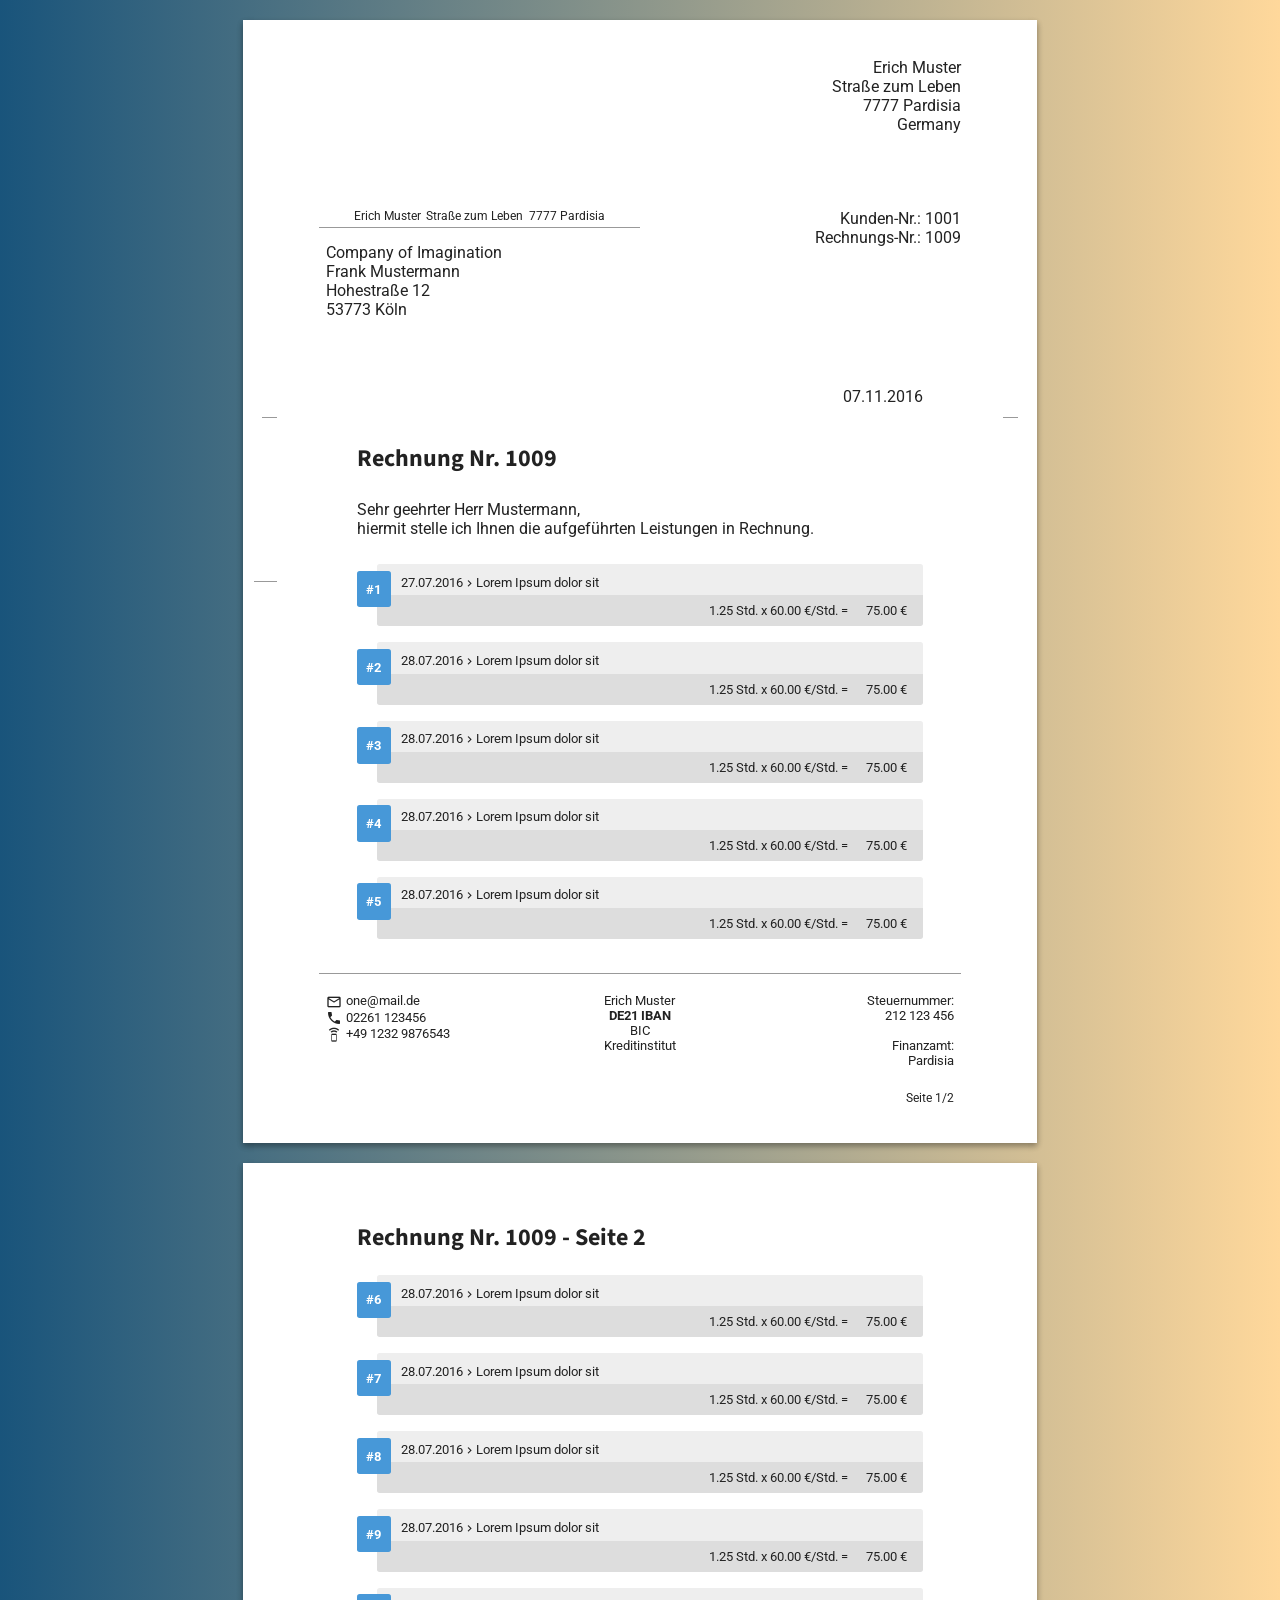
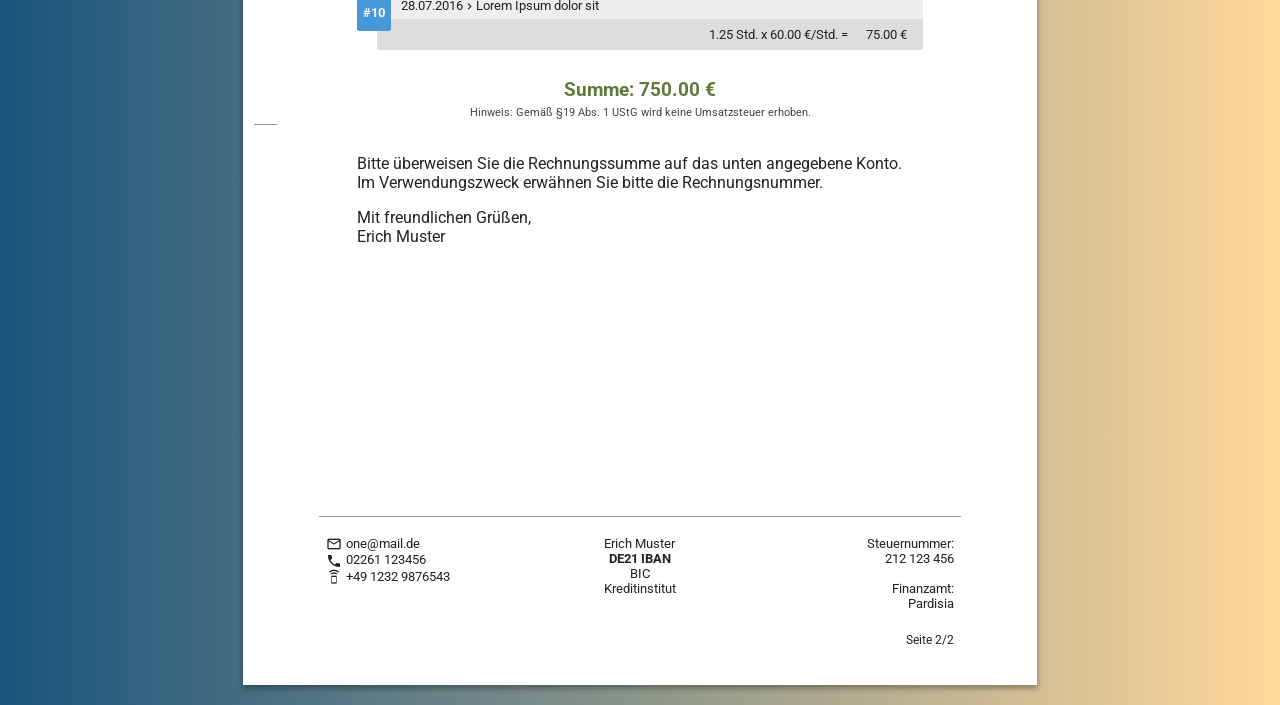
==== index.html @ ea3a1f85 "first commit" ====
<!DOCTYPE html>
<html>
    <head>
        <meta charset="utf-8">
        <title>Invoice</title>
        <link rel="stylesheet" href="stylesheets/print.css" media="screen" charset="utf-8">
        <link rel="stylesheet" href="stylesheets/view.css" media="screen" charset="utf-8">
        <link rel="stylesheet" href="stylesheets/print.css" media="print" charset="utf-8">
        <link href="https://fonts.googleapis.com/icon?family=Material+Icons" rel="stylesheet">
    </head>
    <body class="inv-invoice">
        <!--<div class="inv-menu">
            <h1 class="inv-menu__headline">Editor</h1>
            <form>
                <div class="group">
                    <input type="text" required>
                    <span class="highlight"></span>
                    <span class="bar"></span>
                    <label>Name</label>
                </div>

                <div class="group">
                    <input type="text" required>
                    <span class="highlight"></span>
                    <span class="bar"></span>
                    <label>Email</label>
                </div>

                <div class="group">
                    <input type="text" required>
                    <span class="highlight"></span>
                    <span class="bar"></span>
                    <label>Email</label>
                </div>

                <div class="group">
                    <input type="text" required>
                    <span class="highlight"></span>
                    <span class="bar"></span>
                    <label>Email</label>
                </div>

                <div class="group">
                    <input type="text" required>
                    <span class="highlight"></span>
                    <span class="bar"></span>
                    <label>Email</label>
                </div>

                <div class="group">
                    <input type="text" required>
                    <span class="highlight"></span>
                    <span class="bar"></span>
                    <label>Email</label>
                </div>

                <div class="group">
                    <input type="text" required>
                    <span class="highlight"></span>
                    <span class="bar"></span>
                    <label>Email</label>
                </div>

                <div class="group">
                    <input type="text" required>
                    <span class="highlight"></span>
                    <span class="bar"></span>
                    <label>Email</label>
                </div>

                <div class="group">
                    <input type="text" required>
                    <span class="highlight"></span>
                    <span class="bar"></span>
                    <label>Email</label>
                </div>

                <div class="group">
                    <input type="text" required>
                    <span class="highlight"></span>
                    <span class="bar"></span>
                    <label>Email</label>
                </div>

                <div class="group">
                    <input type="text" required>
                    <span class="highlight"></span>
                    <span class="bar"></span>
                    <label>Email</label>
                </div>

                <div class="group">
                    <input type="text" required>
                    <span class="highlight"></span>
                    <span class="bar"></span>
                    <label>Email</label>
                </div>

                <div class="group">
                    <input type="text" required>
                    <span class="highlight"></span>
                    <span class="bar"></span>
                    <label>Email</label>
                </div>

                <div class="group">
                    <input type="text" required>
                    <span class="highlight"></span>
                    <span class="bar"></span>
                    <label>Email</label>
                </div>

            </form>
        </div>-->

        <div id="app" class="inv-invoice-holder">
        </div>

        <script src="js/scripts.min.js" charset="utf-8"></script>
    </body>
</html>
---- stylesheets/print.css ----
@import url("https://fonts.googleapis.com/css?family=Roboto:300,400,500,700");
@import url("https://fonts.googleapis.com/css?family=Source+Sans+Pro:400,600");
/* line 7, ../sass/print.sass */
h1 {
  font-family: "Source Sans Pro", sans-serif;
}

/* line 10, ../sass/print.sass */
ul {
  margin: 0;
  padding: 0;
  list-style: none;
}

/* line 15, ../sass/print.sass */
.inv-invoice {
  font-family: "Roboto", sans-serif;
  color: #222;
}

/* line 19, ../sass/print.sass */
.inv-invoice {
  overflow: auto;
  margin: 0;
}

/* line 23, ../sass/print.sass */
.inv-invoice__paper {
  font-size: 12pt;
  overflow: auto;
  width: 21cm;
  height: 29.7cm;
  background-color: #fff;
  padding: 1cm 0;
  box-sizing: border-box;
  position: relative;
}

/* line 33, ../sass/print.sass */
.inv-list--right {
  text-align: right;
}

/* line 37, ../sass/print.sass */
.inv-list--inline li {
  display: inline;
}

/* line 40, ../sass/print.sass */
.inv-font--sm {
  font-size: 9pt;
}

/* line 44, ../sass/print.sass */
.mark-top {
  left: 0;
  width: 0.4cm;
  position: absolute;
  top: 10.5cm;
  border-top: solid 1pt #999;
  margin-left: 0.5cm;
  margin-right: 0.5cm;
}

/* line 53, ../sass/print.sass */
.mark--right {
  left: auto;
  right: 0;
}

/* line 57, ../sass/print.sass */
.mark-mid {
  border-top: solid 1pt #999;
  width: 0.6cm;
  position: absolute;
  margin-left: 0.3cm;
  top: 50%;
}

/* line 64, ../sass/print.sass */
.material-icons {
  vertical-align: middle;
}

/* line 67, ../sass/print.sass */
.link-style {
  color: #ff7f94;
  font-weight: bold;
}

@media print {
  /* line 72, ../sass/print.sass */
  .inv-menu {
    display: none;
  }
}
/* line 1, ../sass/comp/_header.sass */
.inv-header {
  width: 100%;
  padding: 0 2cm;
  height: 9.5cm;
  box-sizing: border-box;
}

/* line 7, ../sass/comp/_header.sass */
.inv-from {
  width: 50%;
  float: right;
}

/* line 11, ../sass/comp/_header.sass */
.inv-to {
  width: 8.5cm;
  position: absolute;
  top: 5cm;
  left: 2cm;
  height: 4cm;
  overflow: hidden;
}

/* line 19, ../sass/comp/_header.sass */
.inv-to__from-addr {
  text-align: center;
  padding-bottom: 2pt;
  border-bottom: solid 1pt #999;
}
/* line 23, ../sass/comp/_header.sass */
.inv-to__from-addr span {
  display: inline-block;
  margin: 0 2pt;
  margin-bottom: 1pt;
}

/* line 28, ../sass/comp/_header.sass */
.inv-to__address {
  padding: 0.4cm 0.2cm;
}

/* line 32, ../sass/comp/_header.sass */
.inv-data {
  position: absolute;
  top: 5cm;
  right: 2cm;
}

/* line 37, ../sass/comp/_header.sass */
.inv-header__date {
  right: 3cm;
  top: 9.7cm;
  position: absolute;
}

/* line 1, ../sass/comp/_letter.sass */
.inv-letter {
  padding: 0 3cm;
  overflow: auto;
}

/* line 5, ../sass/comp/_letter.sass */
.inv-intro {
  margin-bottom: 0.7cm;
}
/* line 6, ../sass/comp/_letter.sass */
.inv-intro h1 {
  font-size: 18pt;
}

/* line 10, ../sass/comp/_letter.sass */
.inv-table__element {
  box-sizing: border-box;
  width: 100%;
  padding-left: 15pt;
  font-size: 10pt;
  position: relative;
  margin-bottom: 12pt;
}
/* line 17, ../sass/comp/_letter.sass */
.inv-table__element .material-icons {
  font-size: 10pt;
}

/* line 20, ../sass/comp/_letter.sass */
.inv-table__position {
  position: absolute;
  top: 5pt;
  color: #fff;
  background-color: #4798d8;
  display: inline-block;
  padding: 8pt 3pt;
  width: 20pt;
  text-align: center;
  font-weight: bold;
  border-radius: 2pt;
  margin-left: -15pt;
}

/* line 33, ../sass/comp/_letter.sass */
.inv-table__description {
  background-color: #eee;
  display: flex;
  box-sizing: border-box;
  padding: 8pt 18pt;
  padding-bottom: 4pt;
  padding-right: 12pt;
  border-radius: 2pt;
  border-bottom-left-radius: 0;
  border-bottom-right-radius: 0;
}

/* line 44, ../sass/comp/_letter.sass */
.inv-table__price {
  text-align: right;
  padding: 6pt 18pt;
  padding-right: 12pt;
  padding-top: 6pt;
  background-color: #ddd;
  border-radius: 2pt;
  border-top-left-radius: 0;
  border-top-right-radius: 0;
}

/* line 54, ../sass/comp/_letter.sass */
.inv-table__price-tag {
  min-width: 1.5cm;
  display: inline-block;
}

/* line 58, ../sass/comp/_letter.sass */
.inv-total {
  text-align: center;
  color: #5f7a3a;
  font-weight: bold;
  font-size: 14pt;
  padding-top: 10pt;
}

/* line 65, ../sass/comp/_letter.sass */
.inv-note {
  text-align: center;
  font-size: 8pt;
  color: #444;
  margin-top: 4pt;
}

/* line 71, ../sass/comp/_letter.sass */
.inv-final__text {
  padding-top: 0.5cm;
}

/* line 1, ../sass/comp/_footer.sass */
.inv-footer {
  width: 100%;
  padding: 0 2cm;
  padding-bottom: 1cm;
  box-sizing: border-box;
  position: absolute;
  bottom: 0;
  font-size: 10pt;
}
/* line 9, ../sass/comp/_footer.sass */
.inv-footer .material-icons {
  font-size: 12pt;
  margin-right: 3pt;
}

/* line 13, ../sass/comp/_footer.sass */
.inv-footer__section-holder {
  overflow: auto;
  border-top: solid 1pt #999;
  padding: 0 0.2cm;
  padding-top: 0.5cm;
}

/* line 19, ../sass/comp/_footer.sass */
.inv-footer__section {
  width: 33.33%;
  float: left;
  text-align: center;
}
/* line 23, ../sass/comp/_footer.sass */
.inv-footer__section:first-child {
  text-align: left;
}
/* line 25, ../sass/comp/_footer.sass */
.inv-footer__section:last-child {
  text-align: right;
}

/* line 29, ../sass/comp/_footer.sass */
.inv-footer__section-holder--bottom {
  border: none;
  padding-top: 0.6cm;
  font-size: 9pt;
}

/* line 34, ../sass/comp/_footer.sass */
.inv-footer__section--bottom {
  width: 60%;
  float: left;
  text-align: center;
}
/* line 38, ../sass/comp/_footer.sass */
.inv-footer__section--bottom:first-child {
  text-align: left;
  width: 20%;
}
/* line 41, ../sass/comp/_footer.sass */
.inv-footer__section--bottom:last-child {
  text-align: right;
  width: 20%;
}
---- stylesheets/view.css ----
@media screen {
  /* line 2, ../sass/view.sass */
  .inv-invoice {
    background: #ffd89b;
    /* fallback for old browsers */
    background: -webkit-linear-gradient(to left, #ffd89b, #19547b);
    /* Chrome 10-25, Safari 5.1-6 */
    background: linear-gradient(to left, #ffd89b, #19547b);
    /* W3C, IE 10+/ Edge, Firefox 16+, Chrome 26+, Opera 12+, Safari 7+
     * background-attachment: fixed */
    min-height: 100vh;
    width: 100%;
  }

  /* line 22, ../sass/view.sass */
  .inv-invoice__paper {
    margin: 20px auto;
    box-shadow: 0 3px 6px rgba(0, 0, 0, 0.16), 0 3px 6px rgba(0, 0, 0, 0.23);
  }

  /* line 1, ../sass/style/_inv-menu.sass */
  .inv-menu {
    float: left;
    overflow: auto;
    width: 30%;
    height: 100vh;
    background-color: rgba(8, 26, 38, 0.6);
    padding: 10px 20px;
    box-sizing: border-box;
  }

  /* line 10, ../sass/style/_inv-menu.sass */
  .inv-menu__headline {
    overflow: auto;
    color: #ffd89b;
  }

  /* line 3, ../sass/style/_form.sass */
  .group {
    position: relative;
    margin-bottom: 45px;
    width: 100%;
    box-sizing: border-box;
  }

  /* line 9, ../sass/style/_form.sass */
  input {
    color: #fff;
    background-color: transparent;
    box-sizing: border-box;
    width: 100%;
    font-size: 18px;
    padding: 10px 10px 10px 5px;
    display: block;
    border: none;
    border-bottom: 1px solid #757575;
  }
  /* line 19, ../sass/style/_form.sass */
  input:focus {
    outline: none;
  }

  /* LABEL ======================================= */
  /* line 24, ../sass/style/_form.sass */
  label {
    color: #999;
    font-size: 18px;
    font-weight: normal;
    position: absolute;
    pointer-events: none;
    left: 0px;
    top: 10px;
    transition: 0.2s ease all;
    -moz-transition: 0.2s ease all;
    -webkit-transition: 0.2s ease all;
  }

  /* active state */
  /* line 39, ../sass/style/_form.sass */
  input:focus ~ label, input:valid ~ label {
    top: -20px;
    font-size: 14px;
    color: #ffd89b;
  }

  /* BOTTOM BARS ================================= */
  /* line 46, ../sass/style/_form.sass */
  .bar {
    box-sizing: border-box;
    position: relative;
    display: block;
    width: 100%;
  }
  /* line 51, ../sass/style/_form.sass */
  .bar:before, .bar:after {
    content: "";
    height: 2px;
    width: 0;
    bottom: 1px;
    position: absolute;
    background: #ffd89b;
    transition: 0.2s ease all;
    -moz-transition: 0.2s ease all;
    -webkit-transition: 0.2s ease all;
  }

  /* active state */
  /* line 65, ../sass/style/_form.sass */
  input:focus ~ .bar:before, input:focus ~ .bar:after {
    width: 100%;
  }

  /* HIGHLIGHTER ================================== */
  /* line 70, ../sass/style/_form.sass */
  .highlight {
    position: absolute;
    height: 60%;
    width: 100%;
    top: 25%;
    left: 0;
    pointer-events: none;
    opacity: 0.5;
  }

  /* active state */
  /* line 81, ../sass/style/_form.sass */
  input:focus ~ .highlight {
    -webkit-animation: inputHighlighter 0.3s ease;
    -moz-animation: inputHighlighter 0.3s ease;
    animation: inputHighlighter 0.3s ease;
  }

  /* ANIMATIONS ================ */
  @-webkit-keyframes inputHighlighter {
    from {
      background: #ffd89b;
    }
    to {
      width: 0;
      background: transparent;
    }
  }
  @-moz-keyframes inputHighlighter {
    from {
      background: #ffd89b;
    }
    to {
      width: 0;
      background: transparent;
    }
  }
  @keyframes inputHighlighter {
    from {
      background: #ffd89b;
    }
    to {
      width: 0;
      background: transparent;
    }
  }
}
---- stylesheets/print.css ----
@import url("https://fonts.googleapis.com/css?family=Roboto:300,400,500,700");
@import url("https://fonts.googleapis.com/css?family=Source+Sans+Pro:400,600");
/* line 7, ../sass/print.sass */
h1 {
  font-family: "Source Sans Pro", sans-serif;
}

/* line 10, ../sass/print.sass */
ul {
  margin: 0;
  padding: 0;
  list-style: none;
}

/* line 15, ../sass/print.sass */
.inv-invoice {
  font-family: "Roboto", sans-serif;
  color: #222;
}

/* line 19, ../sass/print.sass */
.inv-invoice {
  overflow: auto;
  margin: 0;
}

/* line 23, ../sass/print.sass */
.inv-invoice__paper {
  font-size: 12pt;
  overflow: auto;
  width: 21cm;
  height: 29.7cm;
  background-color: #fff;
  padding: 1cm 0;
  box-sizing: border-box;
  position: relative;
}

/* line 33, ../sass/print.sass */
.inv-list--right {
  text-align: right;
}

/* line 37, ../sass/print.sass */
.inv-list--inline li {
  display: inline;
}

/* line 40, ../sass/print.sass */
.inv-font--sm {
  font-size: 9pt;
}

/* line 44, ../sass/print.sass */
.mark-top {
  left: 0;
  width: 0.4cm;
  position: absolute;
  top: 10.5cm;
  border-top: solid 1pt #999;
  margin-left: 0.5cm;
  margin-right: 0.5cm;
}

/* line 53, ../sass/print.sass */
.mark--right {
  left: auto;
  right: 0;
}

/* line 57, ../sass/print.sass */
.mark-mid {
  border-top: solid 1pt #999;
  width: 0.6cm;
  position: absolute;
  margin-left: 0.3cm;
  top: 50%;
}

/* line 64, ../sass/print.sass */
.material-icons {
  vertical-align: middle;
}

/* line 67, ../sass/print.sass */
.link-style {
  color: #ff7f94;
  font-weight: bold;
}

@media print {
  /* line 72, ../sass/print.sass */
  .inv-menu {
    display: none;
  }
}
/* line 1, ../sass/comp/_header.sass */
.inv-header {
  width: 100%;
  padding: 0 2cm;
  height: 9.5cm;
  box-sizing: border-box;
}

/* line 7, ../sass/comp/_header.sass */
.inv-from {
  width: 50%;
  float: right;
}

/* line 11, ../sass/comp/_header.sass */
.inv-to {
  width: 8.5cm;
  position: absolute;
  top: 5cm;
  left: 2cm;
  height: 4cm;
  overflow: hidden;
}

/* line 19, ../sass/comp/_header.sass */
.inv-to__from-addr {
  text-align: center;
  padding-bottom: 2pt;
  border-bottom: solid 1pt #999;
}
/* line 23, ../sass/comp/_header.sass */
.inv-to__from-addr span {
  display: inline-block;
  margin: 0 2pt;
  margin-bottom: 1pt;
}

/* line 28, ../sass/comp/_header.sass */
.inv-to__address {
  padding: 0.4cm 0.2cm;
}

/* line 32, ../sass/comp/_header.sass */
.inv-data {
  position: absolute;
  top: 5cm;
  right: 2cm;
}

/* line 37, ../sass/comp/_header.sass */
.inv-header__date {
  right: 3cm;
  top: 9.7cm;
  position: absolute;
}

/* line 1, ../sass/comp/_letter.sass */
.inv-letter {
  padding: 0 3cm;
  overflow: auto;
}

/* line 5, ../sass/comp/_letter.sass */
.inv-intro {
  margin-bottom: 0.7cm;
}
/* line 6, ../sass/comp/_letter.sass */
.inv-intro h1 {
  font-size: 18pt;
}

/* line 10, ../sass/comp/_letter.sass */
.inv-table__element {
  box-sizing: border-box;
  width: 100%;
  padding-left: 15pt;
  font-size: 10pt;
  position: relative;
  margin-bottom: 12pt;
}
/* line 17, ../sass/comp/_letter.sass */
.inv-table__element .material-icons {
  font-size: 10pt;
}

/* line 20, ../sass/comp/_letter.sass */
.inv-table__position {
  position: absolute;
  top: 5pt;
  color: #fff;
  background-color: #4798d8;
  display: inline-block;
  padding: 8pt 3pt;
  width: 20pt;
  text-align: center;
  font-weight: bold;
  border-radius: 2pt;
  margin-left: -15pt;
}

/* line 33, ../sass/comp/_letter.sass */
.inv-table__description {
  background-color: #eee;
  display: flex;
  box-sizing: border-box;
  padding: 8pt 18pt;
  padding-bottom: 4pt;
  padding-right: 12pt;
  border-radius: 2pt;
  border-bottom-left-radius: 0;
  border-bottom-right-radius: 0;
}

/* line 44, ../sass/comp/_letter.sass */
.inv-table__price {
  text-align: right;
  padding: 6pt 18pt;
  padding-right: 12pt;
  padding-top: 6pt;
  background-color: #ddd;
  border-radius: 2pt;
  border-top-left-radius: 0;
  border-top-right-radius: 0;
}

/* line 54, ../sass/comp/_letter.sass */
.inv-table__price-tag {
  min-width: 1.5cm;
  display: inline-block;
}

/* line 58, ../sass/comp/_letter.sass */
.inv-total {
  text-align: center;
  color: #5f7a3a;
  font-weight: bold;
  font-size: 14pt;
  padding-top: 10pt;
}

/* line 65, ../sass/comp/_letter.sass */
.inv-note {
  text-align: center;
  font-size: 8pt;
  color: #444;
  margin-top: 4pt;
}

/* line 71, ../sass/comp/_letter.sass */
.inv-final__text {
  padding-top: 0.5cm;
}

/* line 1, ../sass/comp/_footer.sass */
.inv-footer {
  width: 100%;
  padding: 0 2cm;
  padding-bottom: 1cm;
  box-sizing: border-box;
  position: absolute;
  bottom: 0;
  font-size: 10pt;
}
/* line 9, ../sass/comp/_footer.sass */
.inv-footer .material-icons {
  font-size: 12pt;
  margin-right: 3pt;
}

/* line 13, ../sass/comp/_footer.sass */
.inv-footer__section-holder {
  overflow: auto;
  border-top: solid 1pt #999;
  padding: 0 0.2cm;
  padding-top: 0.5cm;
}

/* line 19, ../sass/comp/_footer.sass */
.inv-footer__section {
  width: 33.33%;
  float: left;
  text-align: center;
}
/* line 23, ../sass/comp/_footer.sass */
.inv-footer__section:first-child {
  text-align: left;
}
/* line 25, ../sass/comp/_footer.sass */
.inv-footer__section:last-child {
  text-align: right;
}

/* line 29, ../sass/comp/_footer.sass */
.inv-footer__section-holder--bottom {
  border: none;
  padding-top: 0.6cm;
  font-size: 9pt;
}

/* line 34, ../sass/comp/_footer.sass */
.inv-footer__section--bottom {
  width: 60%;
  float: left;
  text-align: center;
}
/* line 38, ../sass/comp/_footer.sass */
.inv-footer__section--bottom:first-child {
  text-align: left;
  width: 20%;
}
/* line 41, ../sass/comp/_footer.sass */
.inv-footer__section--bottom:last-child {
  text-align: right;
  width: 20%;
}
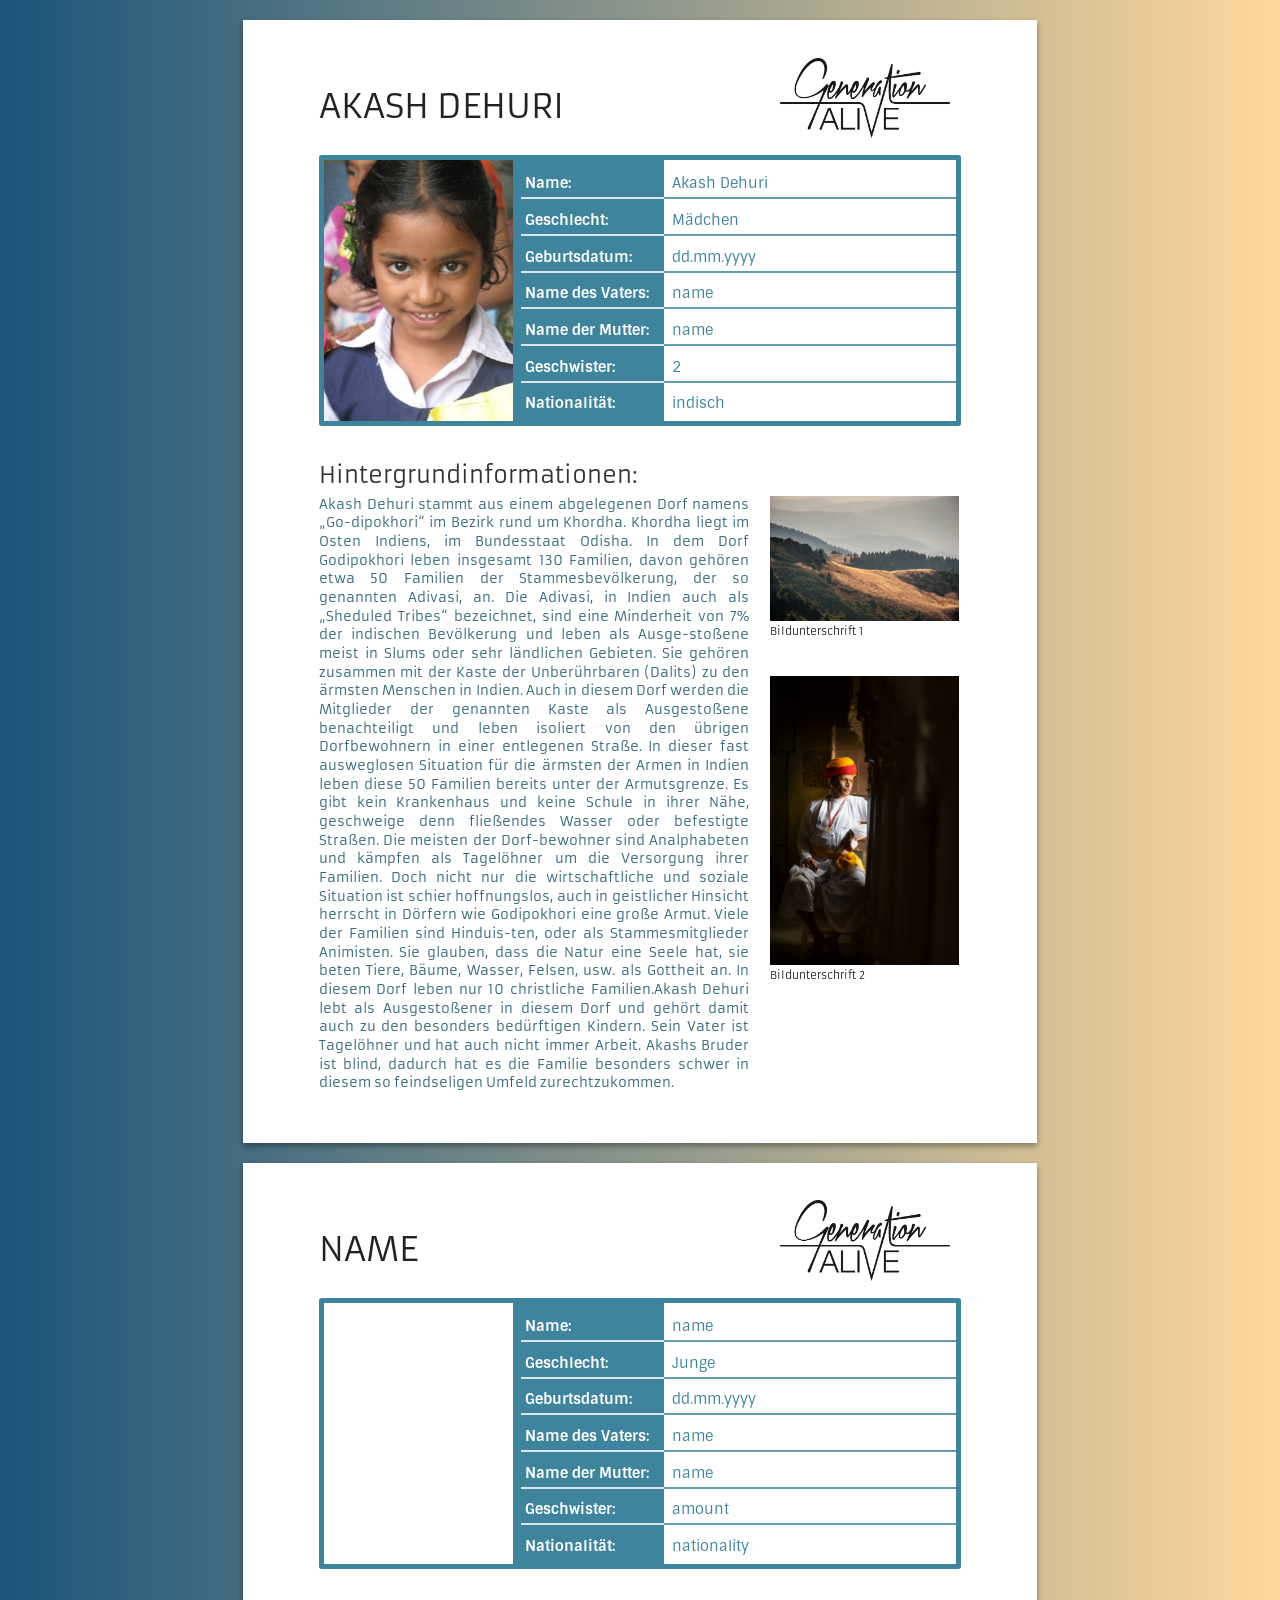
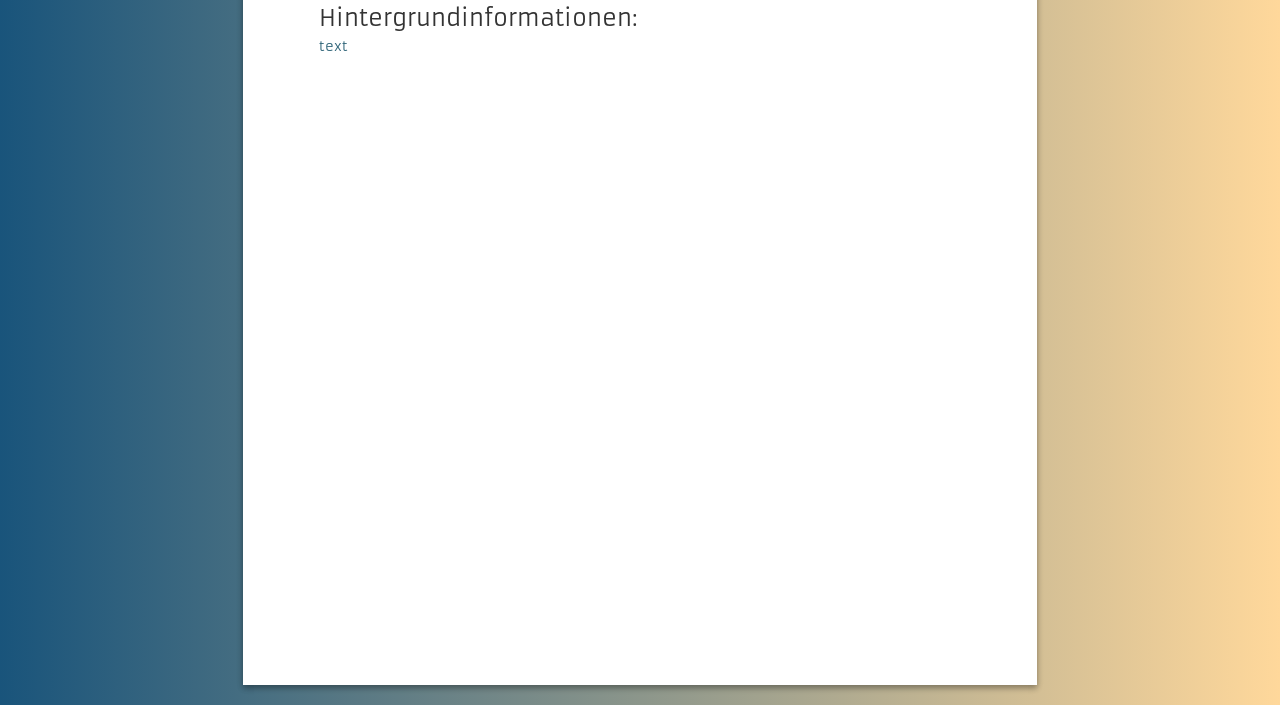
==== commit 716bebfc: "react fertig" ====
--- a/index.html
+++ b/index.html
@@ -2,116 +2,13 @@
 <html>
     <head>
         <meta charset="utf-8">
-        <title>Invoice</title>
+        <title>Steckbriefe</title>
         <link rel="stylesheet" href="stylesheets/print.css" media="screen" charset="utf-8">
         <link rel="stylesheet" href="stylesheets/view.css" media="screen" charset="utf-8">
         <link rel="stylesheet" href="stylesheets/print.css" media="print" charset="utf-8">
         <link href="https://fonts.googleapis.com/icon?family=Material+Icons" rel="stylesheet">
     </head>
     <body class="inv-invoice">
-        <!--<div class="inv-menu">
-            <h1 class="inv-menu__headline">Editor</h1>
-            <form>
-                <div class="group">
-                    <input type="text" required>
-                    <span class="highlight"></span>
-                    <span class="bar"></span>
-                    <label>Name</label>
-                </div>
-
-                <div class="group">
-                    <input type="text" required>
-                    <span class="highlight"></span>
-                    <span class="bar"></span>
-                    <label>Email</label>
-                </div>
-
-                <div class="group">
-                    <input type="text" required>
-                    <span class="highlight"></span>
-                    <span class="bar"></span>
-                    <label>Email</label>
-                </div>
-
-                <div class="group">
-                    <input type="text" required>
-                    <span class="highlight"></span>
-                    <span class="bar"></span>
-                    <label>Email</label>
-                </div>
-
-                <div class="group">
-                    <input type="text" required>
-                    <span class="highlight"></span>
-                    <span class="bar"></span>
-                    <label>Email</label>
-                </div>
-
-                <div class="group">
-                    <input type="text" required>
-                    <span class="highlight"></span>
-                    <span class="bar"></span>
-                    <label>Email</label>
-                </div>
-
-                <div class="group">
-                    <input type="text" required>
-                    <span class="highlight"></span>
-                    <span class="bar"></span>
-                    <label>Email</label>
-                </div>
-
-                <div class="group">
-                    <input type="text" required>
-                    <span class="highlight"></span>
-                    <span class="bar"></span>
-                    <label>Email</label>
-                </div>
-
-                <div class="group">
-                    <input type="text" required>
-                    <span class="highlight"></span>
-                    <span class="bar"></span>
-                    <label>Email</label>
-                </div>
-
-                <div class="group">
-                    <input type="text" required>
-                    <span class="highlight"></span>
-                    <span class="bar"></span>
-                    <label>Email</label>
-                </div>
-
-                <div class="group">
-                    <input type="text" required>
-                    <span class="highlight"></span>
-                    <span class="bar"></span>
-                    <label>Email</label>
-                </div>
-
-                <div class="group">
-                    <input type="text" required>
-                    <span class="highlight"></span>
-                    <span class="bar"></span>
-                    <label>Email</label>
-                </div>
-
-                <div class="group">
-                    <input type="text" required>
-                    <span class="highlight"></span>
-                    <span class="bar"></span>
-                    <label>Email</label>
-                </div>
-
-                <div class="group">
-                    <input type="text" required>
-                    <span class="highlight"></span>
-                    <span class="bar"></span>
-                    <label>Email</label>
-                </div>
-
-            </form>
-        </div>-->
 
         <div id="app" class="inv-invoice-holder">
         </div>
--- a/stylesheets/print.css
+++ b/stylesheets/print.css
@@ -1,30 +1,37 @@
 @import url("https://fonts.googleapis.com/css?family=Roboto:300,400,500,700");
 @import url("https://fonts.googleapis.com/css?family=Source+Sans+Pro:400,600");
-/* line 7, ../sass/print.sass */
-h1 {
-  font-family: "Source Sans Pro", sans-serif;
-}
-
-/* line 10, ../sass/print.sass */
+@font-face {
+  font-family: ArmataRegular;
+  src: url("../sass/font/Armata-Regular.otf") format("opentype");
+}
+@font-face {
+  font-family: SintonyRegular;
+  src: url("../sass/font/Sintony-Regular.otf") format("opentype");
+}
+@font-face {
+  font-family: SintonyBold;
+  src: url("../sass/font/Sintony-Bold.otf") format("opentype");
+}
+/* line 19, ../sass/print.sass */
 ul {
   margin: 0;
   padding: 0;
   list-style: none;
 }
 
-/* line 15, ../sass/print.sass */
+/* line 24, ../sass/print.sass */
 .inv-invoice {
-  font-family: "Roboto", sans-serif;
+  font-family: "ArmataRegular", sans-serif;
   color: #222;
 }
 
-/* line 19, ../sass/print.sass */
+/* line 28, ../sass/print.sass */
 .inv-invoice {
   overflow: auto;
   margin: 0;
 }
 
-/* line 23, ../sass/print.sass */
+/* line 32, ../sass/print.sass */
 .inv-invoice__paper {
   font-size: 12pt;
   overflow: auto;
@@ -34,24 +41,25 @@
   padding: 1cm 0;
   box-sizing: border-box;
   position: relative;
-}
-
-/* line 33, ../sass/print.sass */
+  padding: 1cm 2cm;
+}
+
+/* line 43, ../sass/print.sass */
 .inv-list--right {
   text-align: right;
 }
 
-/* line 37, ../sass/print.sass */
+/* line 47, ../sass/print.sass */
 .inv-list--inline li {
   display: inline;
 }
 
-/* line 40, ../sass/print.sass */
+/* line 50, ../sass/print.sass */
 .inv-font--sm {
   font-size: 9pt;
 }
 
-/* line 44, ../sass/print.sass */
+/* line 54, ../sass/print.sass */
 .mark-top {
   left: 0;
   width: 0.4cm;
@@ -62,13 +70,13 @@
   margin-right: 0.5cm;
 }
 
-/* line 53, ../sass/print.sass */
+/* line 63, ../sass/print.sass */
 .mark--right {
   left: auto;
   right: 0;
 }
 
-/* line 57, ../sass/print.sass */
+/* line 67, ../sass/print.sass */
 .mark-mid {
   border-top: solid 1pt #999;
   width: 0.6cm;
@@ -77,235 +85,147 @@
   top: 50%;
 }
 
-/* line 64, ../sass/print.sass */
+/* line 74, ../sass/print.sass */
 .material-icons {
   vertical-align: middle;
 }
 
-/* line 67, ../sass/print.sass */
+/* line 77, ../sass/print.sass */
 .link-style {
   color: #ff7f94;
   font-weight: bold;
 }
 
 @media print {
-  /* line 72, ../sass/print.sass */
+  /* line 82, ../sass/print.sass */
   .inv-menu {
     display: none;
   }
 }
-/* line 1, ../sass/comp/_header.sass */
-.inv-header {
-  width: 100%;
-  padding: 0 2cm;
-  height: 9.5cm;
-  box-sizing: border-box;
-}
-
-/* line 7, ../sass/comp/_header.sass */
-.inv-from {
-  width: 50%;
-  float: right;
-}
-
-/* line 11, ../sass/comp/_header.sass */
-.inv-to {
-  width: 8.5cm;
-  position: absolute;
-  top: 5cm;
-  left: 2cm;
-  height: 4cm;
-  overflow: hidden;
-}
-
-/* line 19, ../sass/comp/_header.sass */
-.inv-to__from-addr {
-  text-align: center;
-  padding-bottom: 2pt;
-  border-bottom: solid 1pt #999;
-}
-/* line 23, ../sass/comp/_header.sass */
-.inv-to__from-addr span {
-  display: inline-block;
-  margin: 0 2pt;
-  margin-bottom: 1pt;
-}
-
-/* line 28, ../sass/comp/_header.sass */
-.inv-to__address {
-  padding: 0.4cm 0.2cm;
-}
-
-/* line 32, ../sass/comp/_header.sass */
-.inv-data {
-  position: absolute;
-  top: 5cm;
-  right: 2cm;
-}
-
-/* line 37, ../sass/comp/_header.sass */
-.inv-header__date {
-  right: 3cm;
-  top: 9.7cm;
-  position: absolute;
-}
-
-/* line 1, ../sass/comp/_letter.sass */
-.inv-letter {
-  padding: 0 3cm;
-  overflow: auto;
-}
-
-/* line 5, ../sass/comp/_letter.sass */
-.inv-intro {
-  margin-bottom: 0.7cm;
-}
-/* line 6, ../sass/comp/_letter.sass */
-.inv-intro h1 {
-  font-size: 18pt;
-}
-
-/* line 10, ../sass/comp/_letter.sass */
-.inv-table__element {
+/* line 3, ../sass/steckbrief.sass */
+h1 {
+  text-transform: uppercase;
+  font-weight: 500;
+  font-size: 25pt;
+  float: left;
+}
+
+/* line 9, ../sass/steckbrief.sass */
+h2 {
+  font-weight: normal;
+  padding-top: 12pt;
+  margin-bottom: 5pt;
+  color: #333;
+  font-size: 17pt;
+}
+
+/* line 16, ../sass/steckbrief.sass */
+.sb-main, .sb-header {
+  overflow-x: auto;
   box-sizing: border-box;
   width: 100%;
-  padding-left: 15pt;
+}
+
+/* line 21, ../sass/steckbrief.sass */
+.sb-logo {
+  width: 4.5cm;
+  padding-right: 0.3cm;
+  float: right;
+}
+
+/* line 26, ../sass/steckbrief.sass */
+.sb-table {
+  display: flex;
+  border: solid 4pt #3F849D;
+  font-family: "SintonyRegular";
+  font-size: 11pt;
+  border-radius: 2pt;
+  color: #3F849D;
+}
+
+/* line 35, ../sass/steckbrief.sass */
+.sb-table__left {
+  background-color: #3F849D;
+  color: #fff;
+  font-family: "SintonyBold";
+  width: 4cm;
+}
+
+/* line 41, ../sass/steckbrief.sass */
+.sb-table__mid {
+  flex-basis: calc(100% - 9cm);
+}
+
+/* line 44, ../sass/steckbrief.sass */
+.sb-table__right {
+  width: 5cm;
+  background-image: url("../gfx/err.jpg");
+  background-size: cover;
+  background-position: center center;
+}
+
+/* line 51, ../sass/steckbrief.sass */
+.sb-table__list {
+  margin: 6pt;
+  margin-right: 0;
+}
+/* line 54, ../sass/steckbrief.sass */
+.sb-table__list li {
+  padding-right: 7pt;
+  padding-left: 3pt;
+  padding-bottom: 3pt;
+  padding-top: 8pt;
+  border-bottom: solid 2pt rgba(255, 255, 255, 0.8);
+}
+/* line 60, ../sass/steckbrief.sass */
+.sb-table__list li:first-child {
+  padding-top: 4pt;
+}
+/* line 62, ../sass/steckbrief.sass */
+.sb-table__list li:last-child {
+  border: none;
+  padding-bottom: 0;
+}
+
+/* line 66, ../sass/steckbrief.sass */
+.sb-table__list--mid {
+  margin-left: 0;
+}
+/* line 68, ../sass/steckbrief.sass */
+.sb-table__list--mid li {
+  padding-left: 6pt;
+  border-color: rgba(63, 132, 157, 0.8);
+}
+
+/* line 72, ../sass/steckbrief.sass */
+.sb-description {
+  width: calc(100% - 5cm - 3pt - 0.5cm);
   font-size: 10pt;
-  position: relative;
-  margin-bottom: 12pt;
-}
-/* line 17, ../sass/comp/_letter.sass */
-.inv-table__element .material-icons {
-  font-size: 10pt;
-}
-
-/* line 20, ../sass/comp/_letter.sass */
-.inv-table__position {
-  position: absolute;
-  top: 5pt;
-  color: #fff;
-  background-color: #4798d8;
-  display: inline-block;
-  padding: 8pt 3pt;
-  width: 20pt;
-  text-align: center;
-  font-weight: bold;
-  border-radius: 2pt;
-  margin-left: -15pt;
-}
-
-/* line 33, ../sass/comp/_letter.sass */
-.inv-table__description {
-  background-color: #eee;
-  display: flex;
-  box-sizing: border-box;
-  padding: 8pt 18pt;
-  padding-bottom: 4pt;
-  padding-right: 12pt;
-  border-radius: 2pt;
-  border-bottom-left-radius: 0;
-  border-bottom-right-radius: 0;
-}
-
-/* line 44, ../sass/comp/_letter.sass */
-.inv-table__price {
-  text-align: right;
-  padding: 6pt 18pt;
-  padding-right: 12pt;
-  padding-top: 6pt;
-  background-color: #ddd;
-  border-radius: 2pt;
-  border-top-left-radius: 0;
-  border-top-right-radius: 0;
-}
-
-/* line 54, ../sass/comp/_letter.sass */
-.inv-table__price-tag {
-  min-width: 1.5cm;
-  display: inline-block;
-}
-
-/* line 58, ../sass/comp/_letter.sass */
-.inv-total {
-  text-align: center;
-  color: #5f7a3a;
-  font-weight: bold;
-  font-size: 14pt;
-  padding-top: 10pt;
-}
-
-/* line 65, ../sass/comp/_letter.sass */
-.inv-note {
-  text-align: center;
+  line-height: 14pt;
+  color: #306579;
+  float: left;
+  text-align: justify;
+}
+
+/* line 80, ../sass/steckbrief.sass */
+.sb-aside {
+  float: right;
+  width: 5cm;
+  padding-right: 2pt;
+  overflow: hidden;
+}
+
+/* line 86, ../sass/steckbrief.sass */
+.sb-aside__image {
+  margin: 0;
+  margin-bottom: 1cm;
+  width: 100%;
+}
+/* line 90, ../sass/steckbrief.sass */
+.sb-aside__image img {
+  width: 100%;
+}
+/* line 93, ../sass/steckbrief.sass */
+.sb-aside__image figcaption {
   font-size: 8pt;
-  color: #444;
-  margin-top: 4pt;
-}
-
-/* line 71, ../sass/comp/_letter.sass */
-.inv-final__text {
-  padding-top: 0.5cm;
-}
-
-/* line 1, ../sass/comp/_footer.sass */
-.inv-footer {
-  width: 100%;
-  padding: 0 2cm;
-  padding-bottom: 1cm;
-  box-sizing: border-box;
-  position: absolute;
-  bottom: 0;
-  font-size: 10pt;
-}
-/* line 9, ../sass/comp/_footer.sass */
-.inv-footer .material-icons {
-  font-size: 12pt;
-  margin-right: 3pt;
-}
-
-/* line 13, ../sass/comp/_footer.sass */
-.inv-footer__section-holder {
-  overflow: auto;
-  border-top: solid 1pt #999;
-  padding: 0 0.2cm;
-  padding-top: 0.5cm;
-}
-
-/* line 19, ../sass/comp/_footer.sass */
-.inv-footer__section {
-  width: 33.33%;
-  float: left;
-  text-align: center;
-}
-/* line 23, ../sass/comp/_footer.sass */
-.inv-footer__section:first-child {
-  text-align: left;
-}
-/* line 25, ../sass/comp/_footer.sass */
-.inv-footer__section:last-child {
-  text-align: right;
-}
-
-/* line 29, ../sass/comp/_footer.sass */
-.inv-footer__section-holder--bottom {
-  border: none;
-  padding-top: 0.6cm;
-  font-size: 9pt;
-}
-
-/* line 34, ../sass/comp/_footer.sass */
-.inv-footer__section--bottom {
-  width: 60%;
-  float: left;
-  text-align: center;
-}
-/* line 38, ../sass/comp/_footer.sass */
-.inv-footer__section--bottom:first-child {
-  text-align: left;
-  width: 20%;
-}
-/* line 41, ../sass/comp/_footer.sass */
-.inv-footer__section--bottom:last-child {
-  text-align: right;
-  width: 20%;
-}
+}
--- a/stylesheets/print.css
+++ b/stylesheets/print.css
@@ -1,30 +1,37 @@
 @import url("https://fonts.googleapis.com/css?family=Roboto:300,400,500,700");
 @import url("https://fonts.googleapis.com/css?family=Source+Sans+Pro:400,600");
-/* line 7, ../sass/print.sass */
-h1 {
-  font-family: "Source Sans Pro", sans-serif;
-}
-
-/* line 10, ../sass/print.sass */
+@font-face {
+  font-family: ArmataRegular;
+  src: url("../sass/font/Armata-Regular.otf") format("opentype");
+}
+@font-face {
+  font-family: SintonyRegular;
+  src: url("../sass/font/Sintony-Regular.otf") format("opentype");
+}
+@font-face {
+  font-family: SintonyBold;
+  src: url("../sass/font/Sintony-Bold.otf") format("opentype");
+}
+/* line 19, ../sass/print.sass */
 ul {
   margin: 0;
   padding: 0;
   list-style: none;
 }
 
-/* line 15, ../sass/print.sass */
+/* line 24, ../sass/print.sass */
 .inv-invoice {
-  font-family: "Roboto", sans-serif;
+  font-family: "ArmataRegular", sans-serif;
   color: #222;
 }
 
-/* line 19, ../sass/print.sass */
+/* line 28, ../sass/print.sass */
 .inv-invoice {
   overflow: auto;
   margin: 0;
 }
 
-/* line 23, ../sass/print.sass */
+/* line 32, ../sass/print.sass */
 .inv-invoice__paper {
   font-size: 12pt;
   overflow: auto;
@@ -34,24 +41,25 @@
   padding: 1cm 0;
   box-sizing: border-box;
   position: relative;
-}
-
-/* line 33, ../sass/print.sass */
+  padding: 1cm 2cm;
+}
+
+/* line 43, ../sass/print.sass */
 .inv-list--right {
   text-align: right;
 }
 
-/* line 37, ../sass/print.sass */
+/* line 47, ../sass/print.sass */
 .inv-list--inline li {
   display: inline;
 }
 
-/* line 40, ../sass/print.sass */
+/* line 50, ../sass/print.sass */
 .inv-font--sm {
   font-size: 9pt;
 }
 
-/* line 44, ../sass/print.sass */
+/* line 54, ../sass/print.sass */
 .mark-top {
   left: 0;
   width: 0.4cm;
@@ -62,13 +70,13 @@
   margin-right: 0.5cm;
 }
 
-/* line 53, ../sass/print.sass */
+/* line 63, ../sass/print.sass */
 .mark--right {
   left: auto;
   right: 0;
 }
 
-/* line 57, ../sass/print.sass */
+/* line 67, ../sass/print.sass */
 .mark-mid {
   border-top: solid 1pt #999;
   width: 0.6cm;
@@ -77,235 +85,147 @@
   top: 50%;
 }
 
-/* line 64, ../sass/print.sass */
+/* line 74, ../sass/print.sass */
 .material-icons {
   vertical-align: middle;
 }
 
-/* line 67, ../sass/print.sass */
+/* line 77, ../sass/print.sass */
 .link-style {
   color: #ff7f94;
   font-weight: bold;
 }
 
 @media print {
-  /* line 72, ../sass/print.sass */
+  /* line 82, ../sass/print.sass */
   .inv-menu {
     display: none;
   }
 }
-/* line 1, ../sass/comp/_header.sass */
-.inv-header {
-  width: 100%;
-  padding: 0 2cm;
-  height: 9.5cm;
-  box-sizing: border-box;
-}
-
-/* line 7, ../sass/comp/_header.sass */
-.inv-from {
-  width: 50%;
-  float: right;
-}
-
-/* line 11, ../sass/comp/_header.sass */
-.inv-to {
-  width: 8.5cm;
-  position: absolute;
-  top: 5cm;
-  left: 2cm;
-  height: 4cm;
-  overflow: hidden;
-}
-
-/* line 19, ../sass/comp/_header.sass */
-.inv-to__from-addr {
-  text-align: center;
-  padding-bottom: 2pt;
-  border-bottom: solid 1pt #999;
-}
-/* line 23, ../sass/comp/_header.sass */
-.inv-to__from-addr span {
-  display: inline-block;
-  margin: 0 2pt;
-  margin-bottom: 1pt;
-}
-
-/* line 28, ../sass/comp/_header.sass */
-.inv-to__address {
-  padding: 0.4cm 0.2cm;
-}
-
-/* line 32, ../sass/comp/_header.sass */
-.inv-data {
-  position: absolute;
-  top: 5cm;
-  right: 2cm;
-}
-
-/* line 37, ../sass/comp/_header.sass */
-.inv-header__date {
-  right: 3cm;
-  top: 9.7cm;
-  position: absolute;
-}
-
-/* line 1, ../sass/comp/_letter.sass */
-.inv-letter {
-  padding: 0 3cm;
-  overflow: auto;
-}
-
-/* line 5, ../sass/comp/_letter.sass */
-.inv-intro {
-  margin-bottom: 0.7cm;
-}
-/* line 6, ../sass/comp/_letter.sass */
-.inv-intro h1 {
-  font-size: 18pt;
-}
-
-/* line 10, ../sass/comp/_letter.sass */
-.inv-table__element {
+/* line 3, ../sass/steckbrief.sass */
+h1 {
+  text-transform: uppercase;
+  font-weight: 500;
+  font-size: 25pt;
+  float: left;
+}
+
+/* line 9, ../sass/steckbrief.sass */
+h2 {
+  font-weight: normal;
+  padding-top: 12pt;
+  margin-bottom: 5pt;
+  color: #333;
+  font-size: 17pt;
+}
+
+/* line 16, ../sass/steckbrief.sass */
+.sb-main, .sb-header {
+  overflow-x: auto;
   box-sizing: border-box;
   width: 100%;
-  padding-left: 15pt;
+}
+
+/* line 21, ../sass/steckbrief.sass */
+.sb-logo {
+  width: 4.5cm;
+  padding-right: 0.3cm;
+  float: right;
+}
+
+/* line 26, ../sass/steckbrief.sass */
+.sb-table {
+  display: flex;
+  border: solid 4pt #3F849D;
+  font-family: "SintonyRegular";
+  font-size: 11pt;
+  border-radius: 2pt;
+  color: #3F849D;
+}
+
+/* line 35, ../sass/steckbrief.sass */
+.sb-table__left {
+  background-color: #3F849D;
+  color: #fff;
+  font-family: "SintonyBold";
+  width: 4cm;
+}
+
+/* line 41, ../sass/steckbrief.sass */
+.sb-table__mid {
+  flex-basis: calc(100% - 9cm);
+}
+
+/* line 44, ../sass/steckbrief.sass */
+.sb-table__right {
+  width: 5cm;
+  background-image: url("../gfx/err.jpg");
+  background-size: cover;
+  background-position: center center;
+}
+
+/* line 51, ../sass/steckbrief.sass */
+.sb-table__list {
+  margin: 6pt;
+  margin-right: 0;
+}
+/* line 54, ../sass/steckbrief.sass */
+.sb-table__list li {
+  padding-right: 7pt;
+  padding-left: 3pt;
+  padding-bottom: 3pt;
+  padding-top: 8pt;
+  border-bottom: solid 2pt rgba(255, 255, 255, 0.8);
+}
+/* line 60, ../sass/steckbrief.sass */
+.sb-table__list li:first-child {
+  padding-top: 4pt;
+}
+/* line 62, ../sass/steckbrief.sass */
+.sb-table__list li:last-child {
+  border: none;
+  padding-bottom: 0;
+}
+
+/* line 66, ../sass/steckbrief.sass */
+.sb-table__list--mid {
+  margin-left: 0;
+}
+/* line 68, ../sass/steckbrief.sass */
+.sb-table__list--mid li {
+  padding-left: 6pt;
+  border-color: rgba(63, 132, 157, 0.8);
+}
+
+/* line 72, ../sass/steckbrief.sass */
+.sb-description {
+  width: calc(100% - 5cm - 3pt - 0.5cm);
   font-size: 10pt;
-  position: relative;
-  margin-bottom: 12pt;
-}
-/* line 17, ../sass/comp/_letter.sass */
-.inv-table__element .material-icons {
-  font-size: 10pt;
-}
-
-/* line 20, ../sass/comp/_letter.sass */
-.inv-table__position {
-  position: absolute;
-  top: 5pt;
-  color: #fff;
-  background-color: #4798d8;
-  display: inline-block;
-  padding: 8pt 3pt;
-  width: 20pt;
-  text-align: center;
-  font-weight: bold;
-  border-radius: 2pt;
-  margin-left: -15pt;
-}
-
-/* line 33, ../sass/comp/_letter.sass */
-.inv-table__description {
-  background-color: #eee;
-  display: flex;
-  box-sizing: border-box;
-  padding: 8pt 18pt;
-  padding-bottom: 4pt;
-  padding-right: 12pt;
-  border-radius: 2pt;
-  border-bottom-left-radius: 0;
-  border-bottom-right-radius: 0;
-}
-
-/* line 44, ../sass/comp/_letter.sass */
-.inv-table__price {
-  text-align: right;
-  padding: 6pt 18pt;
-  padding-right: 12pt;
-  padding-top: 6pt;
-  background-color: #ddd;
-  border-radius: 2pt;
-  border-top-left-radius: 0;
-  border-top-right-radius: 0;
-}
-
-/* line 54, ../sass/comp/_letter.sass */
-.inv-table__price-tag {
-  min-width: 1.5cm;
-  display: inline-block;
-}
-
-/* line 58, ../sass/comp/_letter.sass */
-.inv-total {
-  text-align: center;
-  color: #5f7a3a;
-  font-weight: bold;
-  font-size: 14pt;
-  padding-top: 10pt;
-}
-
-/* line 65, ../sass/comp/_letter.sass */
-.inv-note {
-  text-align: center;
+  line-height: 14pt;
+  color: #306579;
+  float: left;
+  text-align: justify;
+}
+
+/* line 80, ../sass/steckbrief.sass */
+.sb-aside {
+  float: right;
+  width: 5cm;
+  padding-right: 2pt;
+  overflow: hidden;
+}
+
+/* line 86, ../sass/steckbrief.sass */
+.sb-aside__image {
+  margin: 0;
+  margin-bottom: 1cm;
+  width: 100%;
+}
+/* line 90, ../sass/steckbrief.sass */
+.sb-aside__image img {
+  width: 100%;
+}
+/* line 93, ../sass/steckbrief.sass */
+.sb-aside__image figcaption {
   font-size: 8pt;
-  color: #444;
-  margin-top: 4pt;
-}
-
-/* line 71, ../sass/comp/_letter.sass */
-.inv-final__text {
-  padding-top: 0.5cm;
-}
-
-/* line 1, ../sass/comp/_footer.sass */
-.inv-footer {
-  width: 100%;
-  padding: 0 2cm;
-  padding-bottom: 1cm;
-  box-sizing: border-box;
-  position: absolute;
-  bottom: 0;
-  font-size: 10pt;
-}
-/* line 9, ../sass/comp/_footer.sass */
-.inv-footer .material-icons {
-  font-size: 12pt;
-  margin-right: 3pt;
-}
-
-/* line 13, ../sass/comp/_footer.sass */
-.inv-footer__section-holder {
-  overflow: auto;
-  border-top: solid 1pt #999;
-  padding: 0 0.2cm;
-  padding-top: 0.5cm;
-}
-
-/* line 19, ../sass/comp/_footer.sass */
-.inv-footer__section {
-  width: 33.33%;
-  float: left;
-  text-align: center;
-}
-/* line 23, ../sass/comp/_footer.sass */
-.inv-footer__section:first-child {
-  text-align: left;
-}
-/* line 25, ../sass/comp/_footer.sass */
-.inv-footer__section:last-child {
-  text-align: right;
-}
-
-/* line 29, ../sass/comp/_footer.sass */
-.inv-footer__section-holder--bottom {
-  border: none;
-  padding-top: 0.6cm;
-  font-size: 9pt;
-}
-
-/* line 34, ../sass/comp/_footer.sass */
-.inv-footer__section--bottom {
-  width: 60%;
-  float: left;
-  text-align: center;
-}
-/* line 38, ../sass/comp/_footer.sass */
-.inv-footer__section--bottom:first-child {
-  text-align: left;
-  width: 20%;
-}
-/* line 41, ../sass/comp/_footer.sass */
-.inv-footer__section--bottom:last-child {
-  text-align: right;
-  width: 20%;
-}
+}
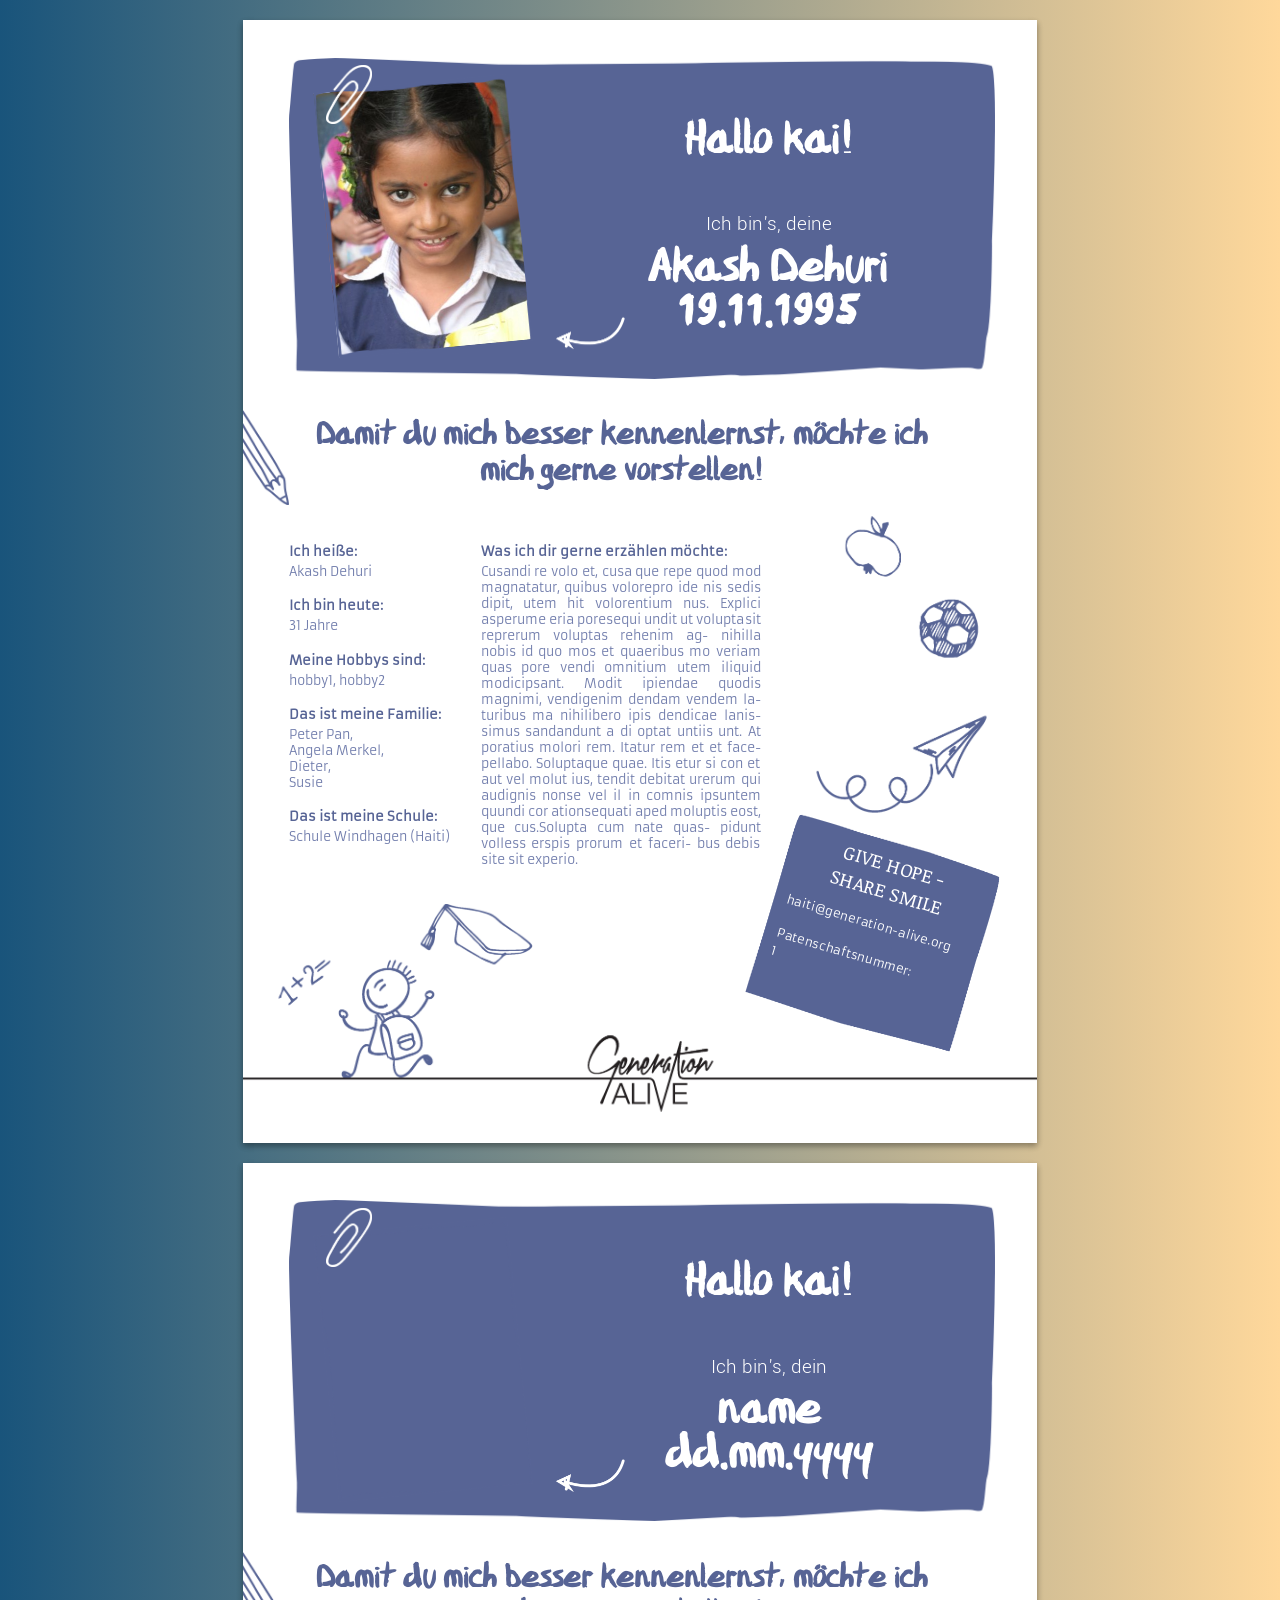
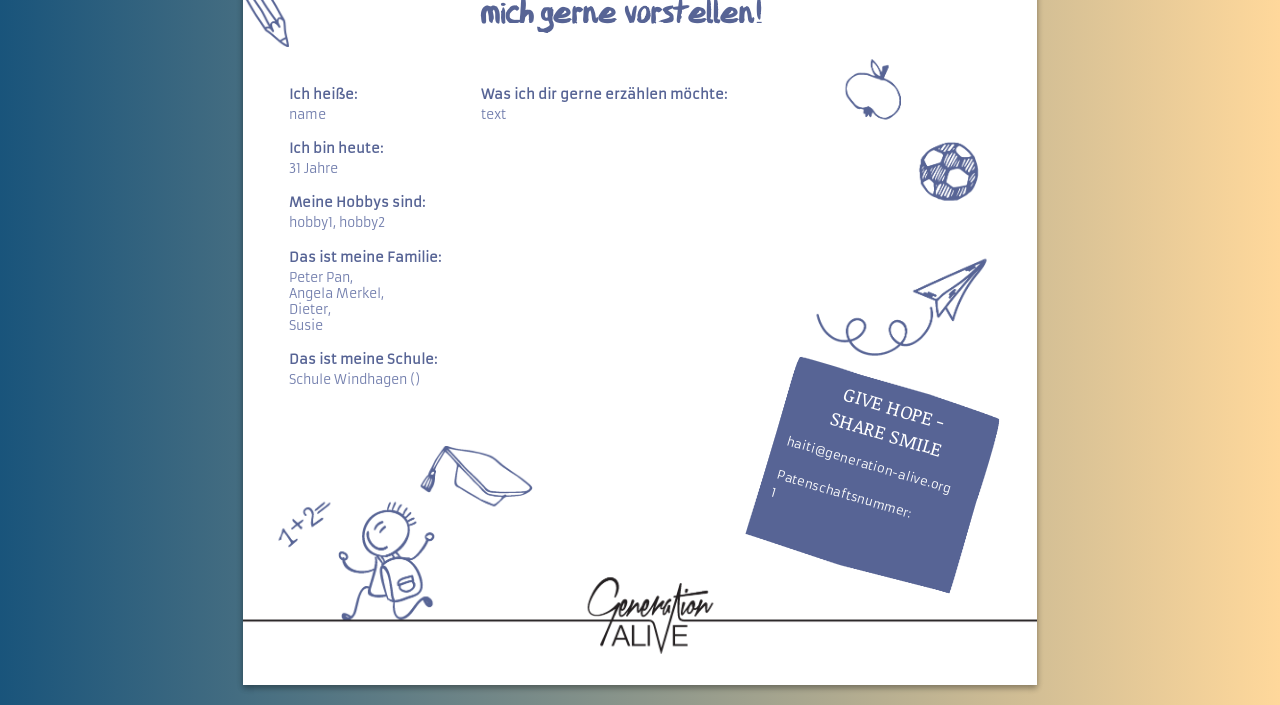
==== commit c7200f54: "haiti steckbriefe fertig" ====
--- a/index.html
+++ b/index.html
@@ -11,6 +11,7 @@
     <body class="inv-invoice">
 
         <div id="app" class="inv-invoice-holder">
+          
         </div>
 
         <script src="js/scripts.min.js" charset="utf-8"></script>
--- a/stylesheets/print.css
+++ b/stylesheets/print.css
@@ -1,5 +1,11 @@
 @import url("https://fonts.googleapis.com/css?family=Roboto:300,400,500,700");
 @import url("https://fonts.googleapis.com/css?family=Source+Sans+Pro:400,600");
+@import url("https://fonts.googleapis.com/css?family=Yantramanav:300,400");
+@import url("https://fonts.googleapis.com/css?family=Noticia+Text");
+@page {
+  size: A4;
+  margin: 0;
+}
 @font-face {
   font-family: ArmataRegular;
   src: url("../sass/font/Armata-Regular.otf") format("opentype");
@@ -12,54 +18,54 @@
   font-family: SintonyBold;
   src: url("../sass/font/Sintony-Bold.otf") format("opentype");
 }
-/* line 19, ../sass/print.sass */
+/* line 23, ../sass/print.sass */
 ul {
   margin: 0;
   padding: 0;
   list-style: none;
 }
 
-/* line 24, ../sass/print.sass */
+/* line 28, ../sass/print.sass */
 .inv-invoice {
   font-family: "ArmataRegular", sans-serif;
   color: #222;
 }
 
-/* line 28, ../sass/print.sass */
+/* line 32, ../sass/print.sass */
 .inv-invoice {
   overflow: auto;
   margin: 0;
 }
 
-/* line 32, ../sass/print.sass */
+/* line 36, ../sass/print.sass */
 .inv-invoice__paper {
   font-size: 12pt;
   overflow: auto;
   width: 21cm;
-  height: 29.7cm;
+  height: 29.7cm !important;
   background-color: #fff;
   padding: 1cm 0;
   box-sizing: border-box;
   position: relative;
-  padding: 1cm 2cm;
-}
-
-/* line 43, ../sass/print.sass */
+  padding: 1cm 1.2cm;
+}
+
+/* line 47, ../sass/print.sass */
 .inv-list--right {
   text-align: right;
 }
 
-/* line 47, ../sass/print.sass */
+/* line 51, ../sass/print.sass */
 .inv-list--inline li {
   display: inline;
 }
 
-/* line 50, ../sass/print.sass */
+/* line 54, ../sass/print.sass */
 .inv-font--sm {
   font-size: 9pt;
 }
 
-/* line 54, ../sass/print.sass */
+/* line 58, ../sass/print.sass */
 .mark-top {
   left: 0;
   width: 0.4cm;
@@ -70,13 +76,13 @@
   margin-right: 0.5cm;
 }
 
-/* line 63, ../sass/print.sass */
+/* line 67, ../sass/print.sass */
 .mark--right {
   left: auto;
   right: 0;
 }
 
-/* line 67, ../sass/print.sass */
+/* line 71, ../sass/print.sass */
 .mark-mid {
   border-top: solid 1pt #999;
   width: 0.6cm;
@@ -85,147 +91,261 @@
   top: 50%;
 }
 
-/* line 74, ../sass/print.sass */
+/* line 78, ../sass/print.sass */
 .material-icons {
   vertical-align: middle;
 }
 
-/* line 77, ../sass/print.sass */
+/* line 81, ../sass/print.sass */
 .link-style {
   color: #ff7f94;
   font-weight: bold;
 }
 
 @media print {
-  /* line 82, ../sass/print.sass */
+  /* line 86, ../sass/print.sass */
   .inv-menu {
     display: none;
   }
-}
-/* line 3, ../sass/steckbrief.sass */
-h1 {
-  text-transform: uppercase;
-  font-weight: 500;
-  font-size: 25pt;
-  float: left;
-}
-
-/* line 9, ../sass/steckbrief.sass */
-h2 {
-  font-weight: normal;
-  padding-top: 12pt;
-  margin-bottom: 5pt;
-  color: #333;
-  font-size: 17pt;
-}
-
-/* line 16, ../sass/steckbrief.sass */
-.sb-main, .sb-header {
-  overflow-x: auto;
-  box-sizing: border-box;
-  width: 100%;
-}
-
-/* line 21, ../sass/steckbrief.sass */
-.sb-logo {
-  width: 4.5cm;
-  padding-right: 0.3cm;
-  float: right;
-}
-
-/* line 26, ../sass/steckbrief.sass */
-.sb-table {
-  display: flex;
-  border: solid 4pt #3F849D;
-  font-family: "SintonyRegular";
-  font-size: 11pt;
-  border-radius: 2pt;
-  color: #3F849D;
-}
-
-/* line 35, ../sass/steckbrief.sass */
-.sb-table__left {
-  background-color: #3F849D;
-  color: #fff;
-  font-family: "SintonyBold";
-  width: 4cm;
-}
-
-/* line 41, ../sass/steckbrief.sass */
-.sb-table__mid {
-  flex-basis: calc(100% - 9cm);
-}
-
-/* line 44, ../sass/steckbrief.sass */
-.sb-table__right {
-  width: 5cm;
+
+  /* line 88, ../sass/print.sass */
+  * {
+    -webkit-print-color-adjust: exact;
+    background-color: unset;
+    color: unset;
+  }
+
+  /* line 93, ../sass/print.sass */
+  .inv-invoice__paper {
+    height: 100%;
+  }
+}
+@font-face {
+  font-family: "FFADMatro";
+  src: url("../material/Schriften_Steckbrief/FFADMatro.ttf") format("truetype");
+}
+/* line 10, ../sass/_steckbriefV2.sass */
+.sb2-header {
+  width: 530.1pt;
+  height: 240.7pt;
+  background-size: 100% 100%;
+  background-image: url("../gfx/v2/header_background.png");
+  overflow: auto;
+  position: relative;
+}
+
+/* line 18, ../sass/_steckbriefV2.sass */
+.sb2-avatar {
+  margin-top: 0.7cm;
+  margin-left: 1cm;
+}
+
+/* line 22, ../sass/_steckbriefV2.sass */
+.sb2-avatar__img {
+  width: 144.8pt;
+  transform: rotate(-5.5deg);
   background-image: url("../gfx/err.jpg");
   background-size: cover;
   background-position: center center;
-}
-
-/* line 51, ../sass/steckbrief.sass */
-.sb-table__list {
-  margin: 6pt;
-  margin-right: 0;
-}
-/* line 54, ../sass/steckbrief.sass */
-.sb-table__list li {
-  padding-right: 7pt;
-  padding-left: 3pt;
-  padding-bottom: 3pt;
-  padding-top: 8pt;
-  border-bottom: solid 2pt rgba(255, 255, 255, 0.8);
-}
-/* line 60, ../sass/steckbrief.sass */
-.sb-table__list li:first-child {
-  padding-top: 4pt;
-}
-/* line 62, ../sass/steckbrief.sass */
-.sb-table__list li:last-child {
-  border: none;
-  padding-bottom: 0;
-}
-
-/* line 66, ../sass/steckbrief.sass */
-.sb-table__list--mid {
-  margin-left: 0;
-}
-/* line 68, ../sass/steckbrief.sass */
-.sb-table__list--mid li {
-  padding-left: 6pt;
-  border-color: rgba(63, 132, 157, 0.8);
-}
-
-/* line 72, ../sass/steckbrief.sass */
-.sb-description {
-  width: calc(100% - 5cm - 3pt - 0.5cm);
+  height: 199.1pt;
+  position: relative;
+}
+/* line 30, ../sass/_steckbriefV2.sass */
+.sb2-avatar__img::after {
+  display: block;
+  position: absolute;
+  content: "";
+  left: -0.25%;
+  top: -0.25%;
+  width: 100.5%;
+  height: 100.5%;
+  background-image: url("../gfx/v2/avatar_border.png");
+  background-size: cover;
+  background-position: center center;
+}
+
+/* line 42, ../sass/_steckbriefV2.sass */
+.sb2-avatar__hefter {
+  position: absolute;
+  top: 0.2cm;
+  width: 1.2cm;
+}
+
+/* line 47, ../sass/_steckbriefV2.sass */
+.sb2-header__pfeil {
+  width: 2cm;
+  bottom: 0.7cm;
+  position: absolute;
+  left: 7cm;
+}
+
+/* line 53, ../sass/_steckbriefV2.sass */
+.sb2-headlines {
+  position: absolute;
+  top: 1.3cm;
+  width: 10cm;
+  right: 1cm;
+  text-align: center;
+  font-family: "FFADMatro";
+  color: #fff;
+  height: 6cm;
+}
+/* line 64, ../sass/_steckbriefV2.sass */
+.sb2-headlines h1 {
+  margin: 0;
+  margin-top: 0.1cm;
+  font-size: 30pt;
+}
+/* line 69, ../sass/_steckbriefV2.sass */
+.sb2-headlines h2 {
+  padding: 0;
+  margin: 0;
+  font-size: 30pt;
+  color: #fff;
+  font-family: "FFADMatro";
+  line-height: 33pt;
+}
+/* line 77, ../sass/_steckbriefV2.sass */
+.sb2-headlines p {
+  margin: 0;
+  margin-bottom: 0.2cm;
+}
+/* line 81, ../sass/_steckbriefV2.sass */
+.sb2-headlines .introduction {
+  font-family: "Yantramanav";
+  font-weight: 300;
+  font-size: 16pt;
+  position: absolute;
+  bottom: 0;
+  width: 100%;
+}
+
+/* line 90, ../sass/_steckbriefV2.sass */
+.sb2-main {
+  text-align: center;
+  position: relative;
+}
+/* line 93, ../sass/_steckbriefV2.sass */
+.sb2-main h3 {
+  width: 500pt;
+  font-family: "FFADMatro";
+  color: #576495;
+  font-size: 21pt;
+  line-height: 27pt;
+  margin-top: 1cm;
+}
+
+/* line 101, ../sass/_steckbriefV2.sass */
+.sb2-main__pen {
+  position: absolute;
+  width: 1.2cm;
+  left: -1.2cm;
+  top: -0.5cm;
+}
+
+/* line 107, ../sass/_steckbriefV2.sass */
+.sb2-main__content {
+  text-align: left;
+  font-size: 9.5pt;
+  padding-top: 20pt;
+  color: #576495;
+  position: relative;
+}
+
+/* line 114, ../sass/_steckbriefV2.sass */
+.sb2-main__steckbrief {
+  display: inline-block;
+  width: 144pt;
+  vertical-align: top;
+}
+
+/* line 119, ../sass/_steckbriefV2.sass */
+.sb2-main__story {
+  width: 210pt;
+  display: inline-block;
+}
+
+/* line 123, ../sass/_steckbriefV2.sass */
+.sb2-main__topic {
   font-size: 10pt;
-  line-height: 14pt;
-  color: #306579;
-  float: left;
+  margin: 0;
+  margin-bottom: 3pt;
+  font-weight: bold;
+}
+
+/* line 129, ../sass/_steckbriefV2.sass */
+.sb2-inline-data {
+  margin: 0;
+  margin-bottom: 13pt;
+  line-height: 12pt;
+  color: #727ead;
+}
+
+/* line 135, ../sass/_steckbriefV2.sass */
+.sb2-text {
+  margin: 0;
+  line-height: 12pt;
+  color: #727ead;
+  white-space: pre-line;
   text-align: justify;
 }
 
-/* line 80, ../sass/steckbrief.sass */
-.sb-aside {
-  float: right;
-  width: 5cm;
-  padding-right: 2pt;
-  overflow: hidden;
-}
-
-/* line 86, ../sass/steckbrief.sass */
-.sb-aside__image {
-  margin: 0;
-  margin-bottom: 1cm;
+/* line 142, ../sass/_steckbriefV2.sass */
+.sb2-main__content-items {
+  width: 135.6pt;
+  position: absolute;
+  top: 0;
+  right: 0;
+}
+
+/* line 148, ../sass/_steckbriefV2.sass */
+.sb2-donations {
+  width: 140.1pt;
+  height: 128.1pt;
+  background-image: url("../gfx/v2/donate_background.png");
+  background-size: 100% 100%;
+  color: #fff;
+  text-align: left;
+  padding: 7pt 10pt;
+  font-size: 9pt;
+  position: absolute;
+  right: 1.5cm;
+  bottom: 3cm;
+  transform: rotate(16.5deg);
+}
+
+/* line 163, ../sass/_steckbriefV2.sass */
+.sb2-donations__headline {
+  font-family: "Noticia Text", serif;
+  font-size: 14pt;
+  font-weight: normal;
+  text-align: center;
+  margin: 0;
+  margin-bottom: 10pt;
+}
+
+/* line 171, ../sass/_steckbriefV2.sass */
+.sb2-donations__mail {
+  display: block;
+  margin-bottom: 15pt;
+}
+
+/* line 175, ../sass/_steckbriefV2.sass */
+.sb2-donations__patenschaftsnummer {
+  display: block;
+  margin-bottom: 3pt;
+}
+
+/* line 179, ../sass/_steckbriefV2.sass */
+.sb2-footer {
+  position: absolute;
+  bottom: 0;
+  left: 0;
   width: 100%;
-}
-/* line 90, ../sass/steckbrief.sass */
-.sb-aside__image img {
+  padding-bottom: 20pt;
+}
+
+/* line 186, ../sass/_steckbriefV2.sass */
+.sb2-footer__logo {
   width: 100%;
 }
-/* line 93, ../sass/steckbrief.sass */
-.sb-aside__image figcaption {
-  font-size: 8pt;
-}
--- a/stylesheets/print.css
+++ b/stylesheets/print.css
@@ -1,5 +1,11 @@
 @import url("https://fonts.googleapis.com/css?family=Roboto:300,400,500,700");
 @import url("https://fonts.googleapis.com/css?family=Source+Sans+Pro:400,600");
+@import url("https://fonts.googleapis.com/css?family=Yantramanav:300,400");
+@import url("https://fonts.googleapis.com/css?family=Noticia+Text");
+@page {
+  size: A4;
+  margin: 0;
+}
 @font-face {
   font-family: ArmataRegular;
   src: url("../sass/font/Armata-Regular.otf") format("opentype");
@@ -12,54 +18,54 @@
   font-family: SintonyBold;
   src: url("../sass/font/Sintony-Bold.otf") format("opentype");
 }
-/* line 19, ../sass/print.sass */
+/* line 23, ../sass/print.sass */
 ul {
   margin: 0;
   padding: 0;
   list-style: none;
 }
 
-/* line 24, ../sass/print.sass */
+/* line 28, ../sass/print.sass */
 .inv-invoice {
   font-family: "ArmataRegular", sans-serif;
   color: #222;
 }
 
-/* line 28, ../sass/print.sass */
+/* line 32, ../sass/print.sass */
 .inv-invoice {
   overflow: auto;
   margin: 0;
 }
 
-/* line 32, ../sass/print.sass */
+/* line 36, ../sass/print.sass */
 .inv-invoice__paper {
   font-size: 12pt;
   overflow: auto;
   width: 21cm;
-  height: 29.7cm;
+  height: 29.7cm !important;
   background-color: #fff;
   padding: 1cm 0;
   box-sizing: border-box;
   position: relative;
-  padding: 1cm 2cm;
-}
-
-/* line 43, ../sass/print.sass */
+  padding: 1cm 1.2cm;
+}
+
+/* line 47, ../sass/print.sass */
 .inv-list--right {
   text-align: right;
 }
 
-/* line 47, ../sass/print.sass */
+/* line 51, ../sass/print.sass */
 .inv-list--inline li {
   display: inline;
 }
 
-/* line 50, ../sass/print.sass */
+/* line 54, ../sass/print.sass */
 .inv-font--sm {
   font-size: 9pt;
 }
 
-/* line 54, ../sass/print.sass */
+/* line 58, ../sass/print.sass */
 .mark-top {
   left: 0;
   width: 0.4cm;
@@ -70,13 +76,13 @@
   margin-right: 0.5cm;
 }
 
-/* line 63, ../sass/print.sass */
+/* line 67, ../sass/print.sass */
 .mark--right {
   left: auto;
   right: 0;
 }
 
-/* line 67, ../sass/print.sass */
+/* line 71, ../sass/print.sass */
 .mark-mid {
   border-top: solid 1pt #999;
   width: 0.6cm;
@@ -85,147 +91,261 @@
   top: 50%;
 }
 
-/* line 74, ../sass/print.sass */
+/* line 78, ../sass/print.sass */
 .material-icons {
   vertical-align: middle;
 }
 
-/* line 77, ../sass/print.sass */
+/* line 81, ../sass/print.sass */
 .link-style {
   color: #ff7f94;
   font-weight: bold;
 }
 
 @media print {
-  /* line 82, ../sass/print.sass */
+  /* line 86, ../sass/print.sass */
   .inv-menu {
     display: none;
   }
-}
-/* line 3, ../sass/steckbrief.sass */
-h1 {
-  text-transform: uppercase;
-  font-weight: 500;
-  font-size: 25pt;
-  float: left;
-}
-
-/* line 9, ../sass/steckbrief.sass */
-h2 {
-  font-weight: normal;
-  padding-top: 12pt;
-  margin-bottom: 5pt;
-  color: #333;
-  font-size: 17pt;
-}
-
-/* line 16, ../sass/steckbrief.sass */
-.sb-main, .sb-header {
-  overflow-x: auto;
-  box-sizing: border-box;
-  width: 100%;
-}
-
-/* line 21, ../sass/steckbrief.sass */
-.sb-logo {
-  width: 4.5cm;
-  padding-right: 0.3cm;
-  float: right;
-}
-
-/* line 26, ../sass/steckbrief.sass */
-.sb-table {
-  display: flex;
-  border: solid 4pt #3F849D;
-  font-family: "SintonyRegular";
-  font-size: 11pt;
-  border-radius: 2pt;
-  color: #3F849D;
-}
-
-/* line 35, ../sass/steckbrief.sass */
-.sb-table__left {
-  background-color: #3F849D;
-  color: #fff;
-  font-family: "SintonyBold";
-  width: 4cm;
-}
-
-/* line 41, ../sass/steckbrief.sass */
-.sb-table__mid {
-  flex-basis: calc(100% - 9cm);
-}
-
-/* line 44, ../sass/steckbrief.sass */
-.sb-table__right {
-  width: 5cm;
+
+  /* line 88, ../sass/print.sass */
+  * {
+    -webkit-print-color-adjust: exact;
+    background-color: unset;
+    color: unset;
+  }
+
+  /* line 93, ../sass/print.sass */
+  .inv-invoice__paper {
+    height: 100%;
+  }
+}
+@font-face {
+  font-family: "FFADMatro";
+  src: url("../material/Schriften_Steckbrief/FFADMatro.ttf") format("truetype");
+}
+/* line 10, ../sass/_steckbriefV2.sass */
+.sb2-header {
+  width: 530.1pt;
+  height: 240.7pt;
+  background-size: 100% 100%;
+  background-image: url("../gfx/v2/header_background.png");
+  overflow: auto;
+  position: relative;
+}
+
+/* line 18, ../sass/_steckbriefV2.sass */
+.sb2-avatar {
+  margin-top: 0.7cm;
+  margin-left: 1cm;
+}
+
+/* line 22, ../sass/_steckbriefV2.sass */
+.sb2-avatar__img {
+  width: 144.8pt;
+  transform: rotate(-5.5deg);
   background-image: url("../gfx/err.jpg");
   background-size: cover;
   background-position: center center;
-}
-
-/* line 51, ../sass/steckbrief.sass */
-.sb-table__list {
-  margin: 6pt;
-  margin-right: 0;
-}
-/* line 54, ../sass/steckbrief.sass */
-.sb-table__list li {
-  padding-right: 7pt;
-  padding-left: 3pt;
-  padding-bottom: 3pt;
-  padding-top: 8pt;
-  border-bottom: solid 2pt rgba(255, 255, 255, 0.8);
-}
-/* line 60, ../sass/steckbrief.sass */
-.sb-table__list li:first-child {
-  padding-top: 4pt;
-}
-/* line 62, ../sass/steckbrief.sass */
-.sb-table__list li:last-child {
-  border: none;
-  padding-bottom: 0;
-}
-
-/* line 66, ../sass/steckbrief.sass */
-.sb-table__list--mid {
-  margin-left: 0;
-}
-/* line 68, ../sass/steckbrief.sass */
-.sb-table__list--mid li {
-  padding-left: 6pt;
-  border-color: rgba(63, 132, 157, 0.8);
-}
-
-/* line 72, ../sass/steckbrief.sass */
-.sb-description {
-  width: calc(100% - 5cm - 3pt - 0.5cm);
+  height: 199.1pt;
+  position: relative;
+}
+/* line 30, ../sass/_steckbriefV2.sass */
+.sb2-avatar__img::after {
+  display: block;
+  position: absolute;
+  content: "";
+  left: -0.25%;
+  top: -0.25%;
+  width: 100.5%;
+  height: 100.5%;
+  background-image: url("../gfx/v2/avatar_border.png");
+  background-size: cover;
+  background-position: center center;
+}
+
+/* line 42, ../sass/_steckbriefV2.sass */
+.sb2-avatar__hefter {
+  position: absolute;
+  top: 0.2cm;
+  width: 1.2cm;
+}
+
+/* line 47, ../sass/_steckbriefV2.sass */
+.sb2-header__pfeil {
+  width: 2cm;
+  bottom: 0.7cm;
+  position: absolute;
+  left: 7cm;
+}
+
+/* line 53, ../sass/_steckbriefV2.sass */
+.sb2-headlines {
+  position: absolute;
+  top: 1.3cm;
+  width: 10cm;
+  right: 1cm;
+  text-align: center;
+  font-family: "FFADMatro";
+  color: #fff;
+  height: 6cm;
+}
+/* line 64, ../sass/_steckbriefV2.sass */
+.sb2-headlines h1 {
+  margin: 0;
+  margin-top: 0.1cm;
+  font-size: 30pt;
+}
+/* line 69, ../sass/_steckbriefV2.sass */
+.sb2-headlines h2 {
+  padding: 0;
+  margin: 0;
+  font-size: 30pt;
+  color: #fff;
+  font-family: "FFADMatro";
+  line-height: 33pt;
+}
+/* line 77, ../sass/_steckbriefV2.sass */
+.sb2-headlines p {
+  margin: 0;
+  margin-bottom: 0.2cm;
+}
+/* line 81, ../sass/_steckbriefV2.sass */
+.sb2-headlines .introduction {
+  font-family: "Yantramanav";
+  font-weight: 300;
+  font-size: 16pt;
+  position: absolute;
+  bottom: 0;
+  width: 100%;
+}
+
+/* line 90, ../sass/_steckbriefV2.sass */
+.sb2-main {
+  text-align: center;
+  position: relative;
+}
+/* line 93, ../sass/_steckbriefV2.sass */
+.sb2-main h3 {
+  width: 500pt;
+  font-family: "FFADMatro";
+  color: #576495;
+  font-size: 21pt;
+  line-height: 27pt;
+  margin-top: 1cm;
+}
+
+/* line 101, ../sass/_steckbriefV2.sass */
+.sb2-main__pen {
+  position: absolute;
+  width: 1.2cm;
+  left: -1.2cm;
+  top: -0.5cm;
+}
+
+/* line 107, ../sass/_steckbriefV2.sass */
+.sb2-main__content {
+  text-align: left;
+  font-size: 9.5pt;
+  padding-top: 20pt;
+  color: #576495;
+  position: relative;
+}
+
+/* line 114, ../sass/_steckbriefV2.sass */
+.sb2-main__steckbrief {
+  display: inline-block;
+  width: 144pt;
+  vertical-align: top;
+}
+
+/* line 119, ../sass/_steckbriefV2.sass */
+.sb2-main__story {
+  width: 210pt;
+  display: inline-block;
+}
+
+/* line 123, ../sass/_steckbriefV2.sass */
+.sb2-main__topic {
   font-size: 10pt;
-  line-height: 14pt;
-  color: #306579;
-  float: left;
+  margin: 0;
+  margin-bottom: 3pt;
+  font-weight: bold;
+}
+
+/* line 129, ../sass/_steckbriefV2.sass */
+.sb2-inline-data {
+  margin: 0;
+  margin-bottom: 13pt;
+  line-height: 12pt;
+  color: #727ead;
+}
+
+/* line 135, ../sass/_steckbriefV2.sass */
+.sb2-text {
+  margin: 0;
+  line-height: 12pt;
+  color: #727ead;
+  white-space: pre-line;
   text-align: justify;
 }
 
-/* line 80, ../sass/steckbrief.sass */
-.sb-aside {
-  float: right;
-  width: 5cm;
-  padding-right: 2pt;
-  overflow: hidden;
-}
-
-/* line 86, ../sass/steckbrief.sass */
-.sb-aside__image {
-  margin: 0;
-  margin-bottom: 1cm;
+/* line 142, ../sass/_steckbriefV2.sass */
+.sb2-main__content-items {
+  width: 135.6pt;
+  position: absolute;
+  top: 0;
+  right: 0;
+}
+
+/* line 148, ../sass/_steckbriefV2.sass */
+.sb2-donations {
+  width: 140.1pt;
+  height: 128.1pt;
+  background-image: url("../gfx/v2/donate_background.png");
+  background-size: 100% 100%;
+  color: #fff;
+  text-align: left;
+  padding: 7pt 10pt;
+  font-size: 9pt;
+  position: absolute;
+  right: 1.5cm;
+  bottom: 3cm;
+  transform: rotate(16.5deg);
+}
+
+/* line 163, ../sass/_steckbriefV2.sass */
+.sb2-donations__headline {
+  font-family: "Noticia Text", serif;
+  font-size: 14pt;
+  font-weight: normal;
+  text-align: center;
+  margin: 0;
+  margin-bottom: 10pt;
+}
+
+/* line 171, ../sass/_steckbriefV2.sass */
+.sb2-donations__mail {
+  display: block;
+  margin-bottom: 15pt;
+}
+
+/* line 175, ../sass/_steckbriefV2.sass */
+.sb2-donations__patenschaftsnummer {
+  display: block;
+  margin-bottom: 3pt;
+}
+
+/* line 179, ../sass/_steckbriefV2.sass */
+.sb2-footer {
+  position: absolute;
+  bottom: 0;
+  left: 0;
   width: 100%;
-}
-/* line 90, ../sass/steckbrief.sass */
-.sb-aside__image img {
+  padding-bottom: 20pt;
+}
+
+/* line 186, ../sass/_steckbriefV2.sass */
+.sb2-footer__logo {
   width: 100%;
 }
-/* line 93, ../sass/steckbrief.sass */
-.sb-aside__image figcaption {
-  font-size: 8pt;
-}
